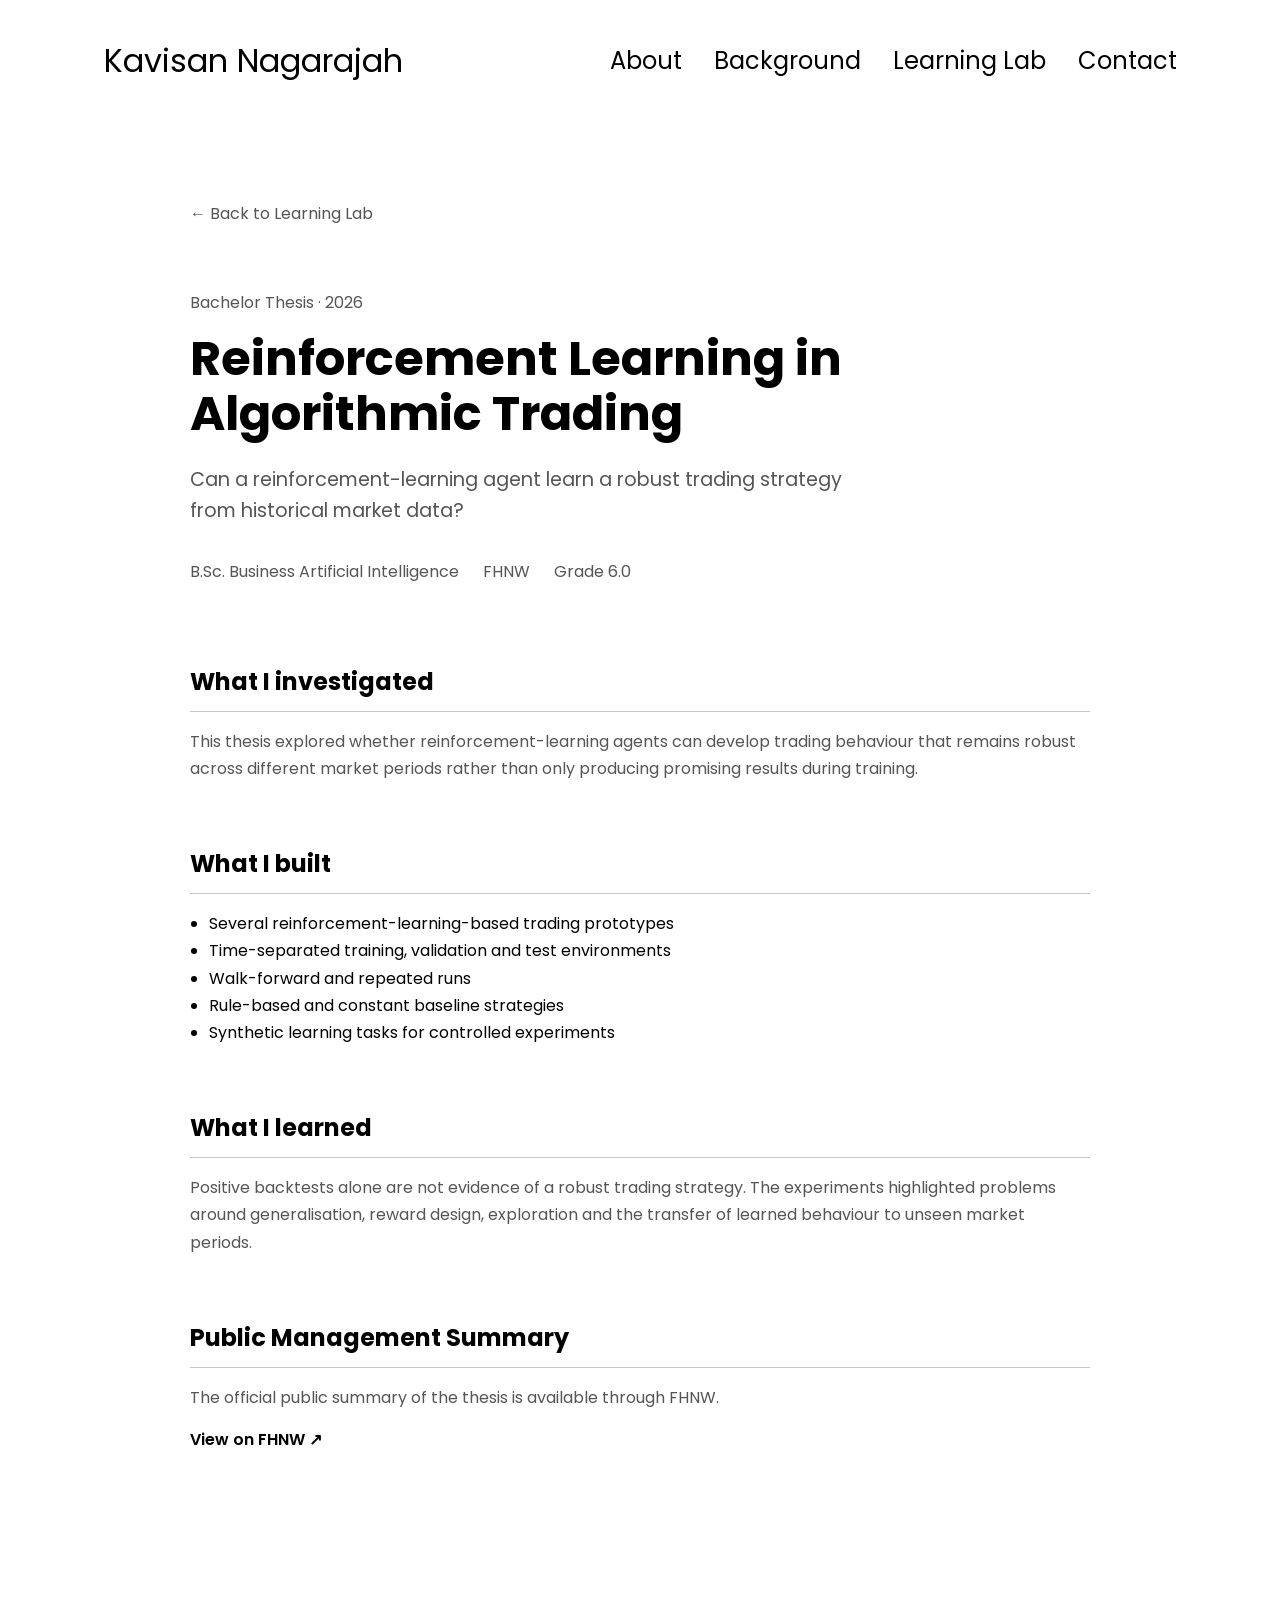
==== learning-lab/bachelor-thesis.html @ 16d83bad "Initial public portfolio" ====
<!DOCTYPE html>
<html lang="en">
<head>
  <meta charset="UTF-8" />
  <meta name="viewport" content="width=device-width, initial-scale=1.0" />

  <title>Bachelor Thesis | Kavisan Nagarajah</title>

  <link rel="stylesheet" href="../style.css" />
  <link rel="stylesheet" href="../mediaqueries.css" />
</head>

<body>

  <nav id="desktop-nav">
    <div class="logo">
      <a href="../index.html">Kavisan Nagarajah</a>
    </div>

    <div>
      <ul class="nav-links">
        <li><a href="../index.html#about">About</a></li>
        <li><a href="../index.html#cv">Background</a></li>
        <li><a href="../index.html#learning-lab">Learning Lab</a></li>
        <li><a href="../index.html#contact">Contact</a></li>
      </ul>
    </div>
  </nav>

  <main class="project-page">

    <a href="../index.html#learning-lab" class="project-back">
      ← Back to Learning Lab
    </a>

    <header class="project-header">

      <p class="project-type">Bachelor Thesis · 2026</p>

      <h1>
        Reinforcement Learning in Algorithmic Trading
      </h1>

      <p class="project-intro">
        Can a reinforcement-learning agent learn a robust trading strategy
        from historical market data?
      </p>

      <div class="project-meta">
        <span>B.Sc. Business Artificial Intelligence</span>
        <span>FHNW</span>
        <span>Grade 6.0</span>
      </div>

    </header>


    <section class="project-section">
      <h2>What I investigated</h2>

      <p>
        This thesis explored whether reinforcement-learning agents can develop
        trading behaviour that remains robust across different market periods
        rather than only producing promising results during training.
      </p>
    </section>


    <section class="project-section">
      <h2>What I built</h2>

      <ul>
        <li>Several reinforcement-learning-based trading prototypes</li>
        <li>Time-separated training, validation and test environments</li>
        <li>Walk-forward and repeated runs</li>
        <li>Rule-based and constant baseline strategies</li>
        <li>Synthetic learning tasks for controlled experiments</li>
      </ul>
    </section>


    <section class="project-section">
      <h2>What I learned</h2>

      <p>
        Positive backtests alone are not evidence of a robust trading strategy.
        The experiments highlighted problems around generalisation, reward
        design, exploration and the transfer of learned behaviour to unseen
        market periods.
      </p>
    </section>


    <section class="project-section">
      <h2>Public Management Summary</h2>

      <p>
        The official public summary of the thesis is available through FHNW.
      </p>

      <a
        href="https://studierendenprojekte.wirtschaft.fhnw.ch/view/4976"
        target="_blank"
        rel="noopener noreferrer"
        class="project-external-link"
      >
        View on FHNW ↗
      </a>
    </section>

  </main>

</body>
</html>
---- style.css ----
/* GENERAL */

@import url('https://fonts.googleapis.com/css2?family=Poppins:ital,wght@0,100;0,200;0,300;0,400;0,500;0,600;0,700;0,800;0,900;1,100;1,200;1,300;1,400;1,500;1,600;1,700;1,800;1,900&display=swap');

* {
    margin: 0;
    padding: 0;
}

body {
    font-family: "Poppins", sans-serif;
}

html {
    scroll-behavior: smooth;
}

p {
    color: rgb(85, 85, 85)
}

/* TRANSITION */

a,
.btn {
    transition: all 300ms ease;
}

/* DESKTOP NAV */

#desktop-nav {
    transform: translateY(-1rem);
}

nav,
.nav-links {
    display: flex;
}

nav {
    justify-content: space-around;
    align-items: center;
    height: 17vh;
}

.nav-links {
    gap: 2rem;
    list-style: none;
    font-size: 1.5rem;
}

a {
    color: black;
    text-decoration: none;
    text-decoration-color: white;
}

a:hover {
    color: grey;
    text-decoration: underline;
    text-underline-offset: 1rem;
    text-decoration-color: rgb(181, 181, 181);
}

.logo {
    font-size: 2rem;
}

.logo:hover {
    cursor: default;
}

/* HAMBURGER MENU */

#hamburger-nav {
    display: none;
}

.hamburger-menu {
    position: relative;
    display: inline-block;
}

.hamburger-icon {
    display: flex;
    flex-direction: column;
    justify-content: space-between;
    height: 24px;
    width: 30px;
    cursor: pointer;
}

.hamburger-icon span {
    width: 100%;
    height: 2px;
    background-color: black;
    transition: all 0.3 ease-in-out;
}

.menu-links {
    position: absolute;
    top: 100%;
    right: 0;
    background-color: white;
    width: fit-content;
    max-height: 0;
    overflow: hidden;
    transition: all 0.3 ease-in-out;
}

.menu-links a {
    display: block;
    padding: 10px;
    text-align: center;
    font-size: 1.5rem;
    color: black;
    text-decoration: none;
    transition: all 0.3 ease-in-out;
}

.menu-links li {
    list-style: none;
}

.menu-links.open {
    max-height: 300px;
}

.hamburger-icon.open span:first-child {
    transform: rotate(45deg) translate(10px, 5px);
}

.hamburger-icon.open span:nth-child(2) {
    opacity: 0;
}

.hamburger-icon.open span:last-child {
    transform: rotate(-45deg) translate(10px, -5px);
}

.hamburger-icon span:first-child {
    transform: none;
}

.hamburger-icon span:first-child {
    opacity: 1;
}

.hamburger-icon span:first-child {
    transform: none;
}

/* SECTION */

section {
    padding: 4vh;
    height: 96vh;
    margin: 0 10rem;
    box-sizing: border-box;
    min-height: fit-content;
}

.section-container {
    display: flex;
}

/* PROFILE SECTION */

#profile {
    display: flex;
    justify-content: center;
    gap: 5rem;
    height: 80vh;
    transform: translateY(-4rem);
}

.section__pic-container {
    display: flex;
    height: 400px;
    width: 400px;
    margin: auto 0;
}

.section__text {
    align-self: center;
    text-align: center;
}

.section__text p {
    font-weight: 600;
}

.section__text__p1 {
    text-align: center;
}

.section__text__p2 {
    font-size: 1.75rem;
    margin-bottom: 0.5rem;
}

.section__text__intro {
    margin: 0 auto 1.5rem;
    font-size: 1rem;
    font-weight: 400;
    line-height: 1.6;
    color: rgb(85, 85, 85);
}

.title {
    font-size: 3rem;
    text-align: center;
}

#socials-container {
    display: flex;
    justify-content: center;
    margin-top: 1rem;
    gap: 1rem;
}

/* ICONS */

.icon {
    cursor: pointer;
    height: 2rem;
}

/* BUTTONS */

.btn-container {
    display: flex;
    justify-content: center;
    gap: 1rem;
}

.btn {
    font-weight: 600;
    transition: all 300ms ease;
    padding: 1rem;
    width: 8rem;
    border-radius: 2rem;
}

.btn-color-1,
.btn-color-2 {
    border: rgb(53, 53, 53) 0.1rem solid;
}

.btn.btn-color-1:hover,
.btn.btn-color-2:hover{
    cursor: pointer;
}

.btn-color-1,
.btn-color-2:hover {
    background: rgb(53, 53, 53);
    color: white;
}

.btn-color-1:hover {
    background: rgb(0, 0, 0);
}

.btn-color-2 {
    background: none;
}

.btn-color-2:hover {
    border: rgb(255, 255, 255) 0.1rem solid;
}

.btn-container {
    gap: 1rem;
}

/* SECTION */

#about {
    position: relative;
}

#about .section__pic-container {
    width: 450px;
    height: 450px;
    flex-shrink: 0;
}

.about-containers {
    gap: 2rem;
    margin-bottom: 2rem;
    margin-top: 2rem;
}

.about-details-container {
    justify-content: center;
    flex-direction: column;
}

.about-containers,
.about-details-container {
    display: flex;
}

.about-pic {
    width: 100%;
    height: 100%;
    object-fit: cover;
    border-radius: 2rem;
}

.section-arrow {
    position: absolute;
    right: 0;
    bottom: 2rem;
    display: block;
    width: fit-content;
}

.arrow {
    position: static;
    display: block;
}

.details-container {
    padding: 1.5rem;
    flex: 1;
    background: white;
    border-radius: 2rem;
    border: rgb(53, 53, 53) 0.1rem solid;
    border-color: rgb(163, 163, 163);
    text-align: center;
}

.section-container {
    gap: 4rem;
    height: 80%;
}

.section__pic-container {
    height: 400px;
    width: 400px;
    margin: auto 0;
}

/* EXPERIENCE SECTION */

#experience {
    position: relative;
}

.experience-sub-title {
    color: rgb(85, 85, 85);
    font-weight: 600;
    font-size: 1.75rem;
    margin-bottom: 2rem;
}

.experience-details-container {
    display: flex;
    justify-content: center;
    flex-direction: column;
}

.article-container {
    display: flex;
    text-align: initial;
    flex-wrap: wrap;
    flex-direction: row;
    gap: 2.5rem;
    justify-content: space-around;
}

.article {
    display: flex;
    width: 10rem;
    justify-content: space-around;
    gap: 0.5rem;
}

article .icon {
    cursor: default;
}

/* PROJECT SECTION */

#projects {
    position: relative;
}

.color-container {
    border-color: rgb(163, 163, 163);
    background: rgb(250, 250, 250);
}

.project-img {
    border-radius: 2rem;
    width: 90%;
    height: 90%;
}

.project-title {
    margin: 1rem;
    color: black;
}

.project-btn {
    color: black;
    border-color: rgb(163, 163, 163);
}

/* CONTACT */

#contact {
    display: flex;
    justify-content: center;
    flex-direction: column;
    height: 70vh;
}

.contact-info-upper-container {
    display: flex;
    justify-content: center;
    align-items: center;
    border: rgb(163, 163, 163) 0.1rem solid;
    border-radius: 2rem;
    margin: 2rem auto;
    padding: 0.5rem 1rem;
    width: fit-content;
}

.contact-info-container {
    display: flex;
    align-items: center;
    justify-content: center;
    gap: 0.5rem;
    margin: 1rem;
}

.contact-info-container p {
    font-size: larger;
}

.contact-icon {
    cursor: default;
}

.email-icon {
    height: 2.5rem;
}

/* FOOTER SECTION */

footer {
    height: 26vh;
    margin: 0 1rem;
}

footer p {
    text-align: center;
}

/* CV SECTION */

#cv {
    position: relative;
    height: fit-content;
    min-height: 100vh;
    padding-bottom: 6rem;
}

.cv-container {
    max-width: 1000px;
    margin: 3rem auto 0;
}

.cv-group {
    margin-bottom: 4rem;
}

.cv-section-title {
    font-size: 1.5rem;
    margin-bottom: 1.5rem;
    padding-bottom: 0.75rem;
    border-bottom: 1px solid rgb(163, 163, 163);
}

.cv-item {
    display: grid;
    grid-template-columns: 140px 1fr;
    gap: 2rem;
    padding: 1.5rem 0;
    border-bottom: 1px solid rgb(220, 220, 220);
}

.cv-period {
    color: rgb(85, 85, 85);
    font-size: 0.9rem;
}

.cv-content h3 {
    font-size: 1.1rem;
    margin-bottom: 0.25rem;
}

.cv-organisation {
    margin-bottom: 0.75rem;
}

.cv-content ul {
    margin-left: 1.2rem;
    color: rgb(85, 85, 85);
}

.cv-content li {
    margin-bottom: 0.35rem;
}

.cv-item-compact {
    padding-top: 1rem;
    padding-bottom: 1rem;
}

.language-list {
    max-width: 500px;
}

.language-item {
    display: flex;
    justify-content: space-between;
    padding: 1rem 0;
    border-bottom: 1px solid rgb(220, 220, 220);
}

.cv-note {
    font-size: 0.8rem;
    color: rgb(120, 120, 120);
    margin-top: 0.2rem;
}

@media screen and (max-width: 600px) {}

/* LEARNING LAB */

#learning-lab {
    position: relative;
    height: fit-content;
    min-height: 100vh;
    padding-bottom: 6rem;
}

.lab-container {
    max-width: 1000px;
    margin: 3rem auto 0;
}

.lab-group {
    margin-bottom: 3.5rem;
}

.lab-group h2 {
    font-size: 1.5rem;
    padding-bottom: 0.75rem;
    margin-bottom: 0;
    border-bottom: 1px solid rgb(163, 163, 163);
}

.lab-item {
    display: flex;
    justify-content: space-between;
    gap: 3rem;
    padding: 1.5rem 0;
    border-bottom: 1px solid rgb(220, 220, 220);
}

.lab-item h3 {
    font-size: 1.1rem;
    margin-bottom: 0.35rem;
}

.lab-item p {
    max-width: 700px;
    line-height: 1.6;
}

.lab-status {
    color: rgb(120, 120, 120);
    font-size: 0.85rem;
    white-space: nowrap;
}

.lab-link {
    color: black;
    text-decoration: none;
}

.lab-link:hover {
    text-decoration: underline;
    text-underline-offset: 0.3rem;
}


/* PROJECT DETAIL PAGE */

.project-page {
    max-width: 900px;
    margin: 0 auto;
    padding: 3rem 2rem 8rem;
}

.project-back {
    display: inline-block;
    margin-bottom: 4rem;
    color: rgb(85, 85, 85);
}

.project-header {
    margin-bottom: 5rem;
}

.project-type {
    margin-bottom: 1rem;
}

.project-header h1 {
    font-size: 3rem;
    line-height: 1.15;
    margin-bottom: 1.5rem;
}

.project-intro {
    max-width: 700px;
    font-size: 1.2rem;
    line-height: 1.6;
}

.project-meta {
    display: flex;
    flex-wrap: wrap;
    gap: 1.5rem;
    margin-top: 2rem;
    color: rgb(85, 85, 85);
}

.project-section {
    height: auto;
    min-height: 0;
    margin: 0 0 4rem 0;
    padding: 0;
}

.project-section h2 {
    font-size: 1.5rem;
    margin-bottom: 1rem;
    padding-bottom: 0.75rem;
    border-bottom: 1px solid rgb(200, 200, 200);
}

.project-section p,
.project-section li {
    line-height: 1.7;
}

.project-section ul {
    margin-left: 1.2rem;
}

.project-external-link {
    display: inline-block;
    margin-top: 1rem;
    font-weight: 600;
    color: black;
}

.contact-text {
    text-align: center;
    margin: 1rem auto 0;
    max-width: 600px;
}
---- mediaqueries.css ----
/* =========================
   TABLET / SMALL DESKTOP
   ========================= */

@media screen and (max-width: 1400px) {
  #profile {
    height: 83vh;
    margin-bottom: 6rem;
  }

  .about-containers {
    flex-wrap: wrap;
  }

  #contact {
    height: fit-content;
  }
}


/* =========================
   TABLET
   ========================= */

@media screen and (max-width: 1200px) {
  /* NAVIGATION */

  #desktop-nav {
    display: none;
  }

  #hamburger-nav {
    display: flex;
  }


  /* GENERAL SECTIONS */

  #profile,
  .section-container {
    display: block;
  }

  #profile {
    height: fit-content;
    margin-bottom: 4rem;
    transform: none;
  }

  section,
  .section-container {
    height: fit-content;
  }

  section {
    margin: 0 5%;
  }


  /* IMAGES */

  .section__pic-container {
    width: 275px;
    height: 275px;
    margin: 0 auto 2rem;
  }

  #about .section__pic-container {
    width: 275px;
    height: 275px;
    margin: 0 auto 2rem;
  }
}


/* =========================
   MOBILE
   ========================= */

@media screen and (max-width: 600px) {
  /* CONTACT & FOOTER */

  #contact {
    height: fit-content;
    min-height: 40vh;
  }

  footer {
    height: fit-content;
    min-height: 40vh;
  }


  /* PROFILE */

  #profile {
    height: fit-content;
    margin-bottom: 4rem;
  }

  /* FOOTER */

  footer nav {
    height: fit-content;
    margin-bottom: 2rem;
  }


  /* FLEX WRAPPING */

  .about-containers,
  .contact-info-upper-container,
  .btn-container {
    flex-wrap: wrap;
  }

  .contact-info-container {
    margin: 0.5rem;
  }


  /* TEXT */

  .contact-info-container p,
  .nav-links li a {
    font-size: 1rem;
  }

  .logo {
    font-size: 1.5rem;
  }

  .section__text__p2 {
    font-size: 1.25rem;
  }

  .title {
    font-size: 2rem;
  }

  .text-container {
    text-align: justify;
  }


  /* NAVIGATION */

  .nav-links {
    flex-direction: column;
    gap: 0.5rem;
    text-align: center;
  }


  /* PROFILE IMAGE */

  .section__pic-container {
    width: auto;
    height: 46vw;
    justify-content: center;
  }


  /* ABOUT IMAGE */

  #about .section__pic-container {
    width: 85vw;
    height: 85vw;
    max-width: 350px;
    max-height: 350px;
    margin: 0 auto 2rem;
  }


  /* BACKGROUND / CV */

  .cv-container {
    margin-top: 2rem;
  }

  .cv-group {
    margin-bottom: 3rem;
  }

  .cv-item {
    grid-template-columns: 1fr;
    gap: 0.5rem;
  }

  .cv-period {
    font-size: 0.85rem;
  }

  .language-list {
    max-width: 100%;
  }


  /* LEARNING LAB */

  .lab-container {
    margin-top: 2rem;
  }

  .lab-item {
    flex-direction: column;
    gap: 0.75rem;
  }


  /* SECTION ARROWS */
}
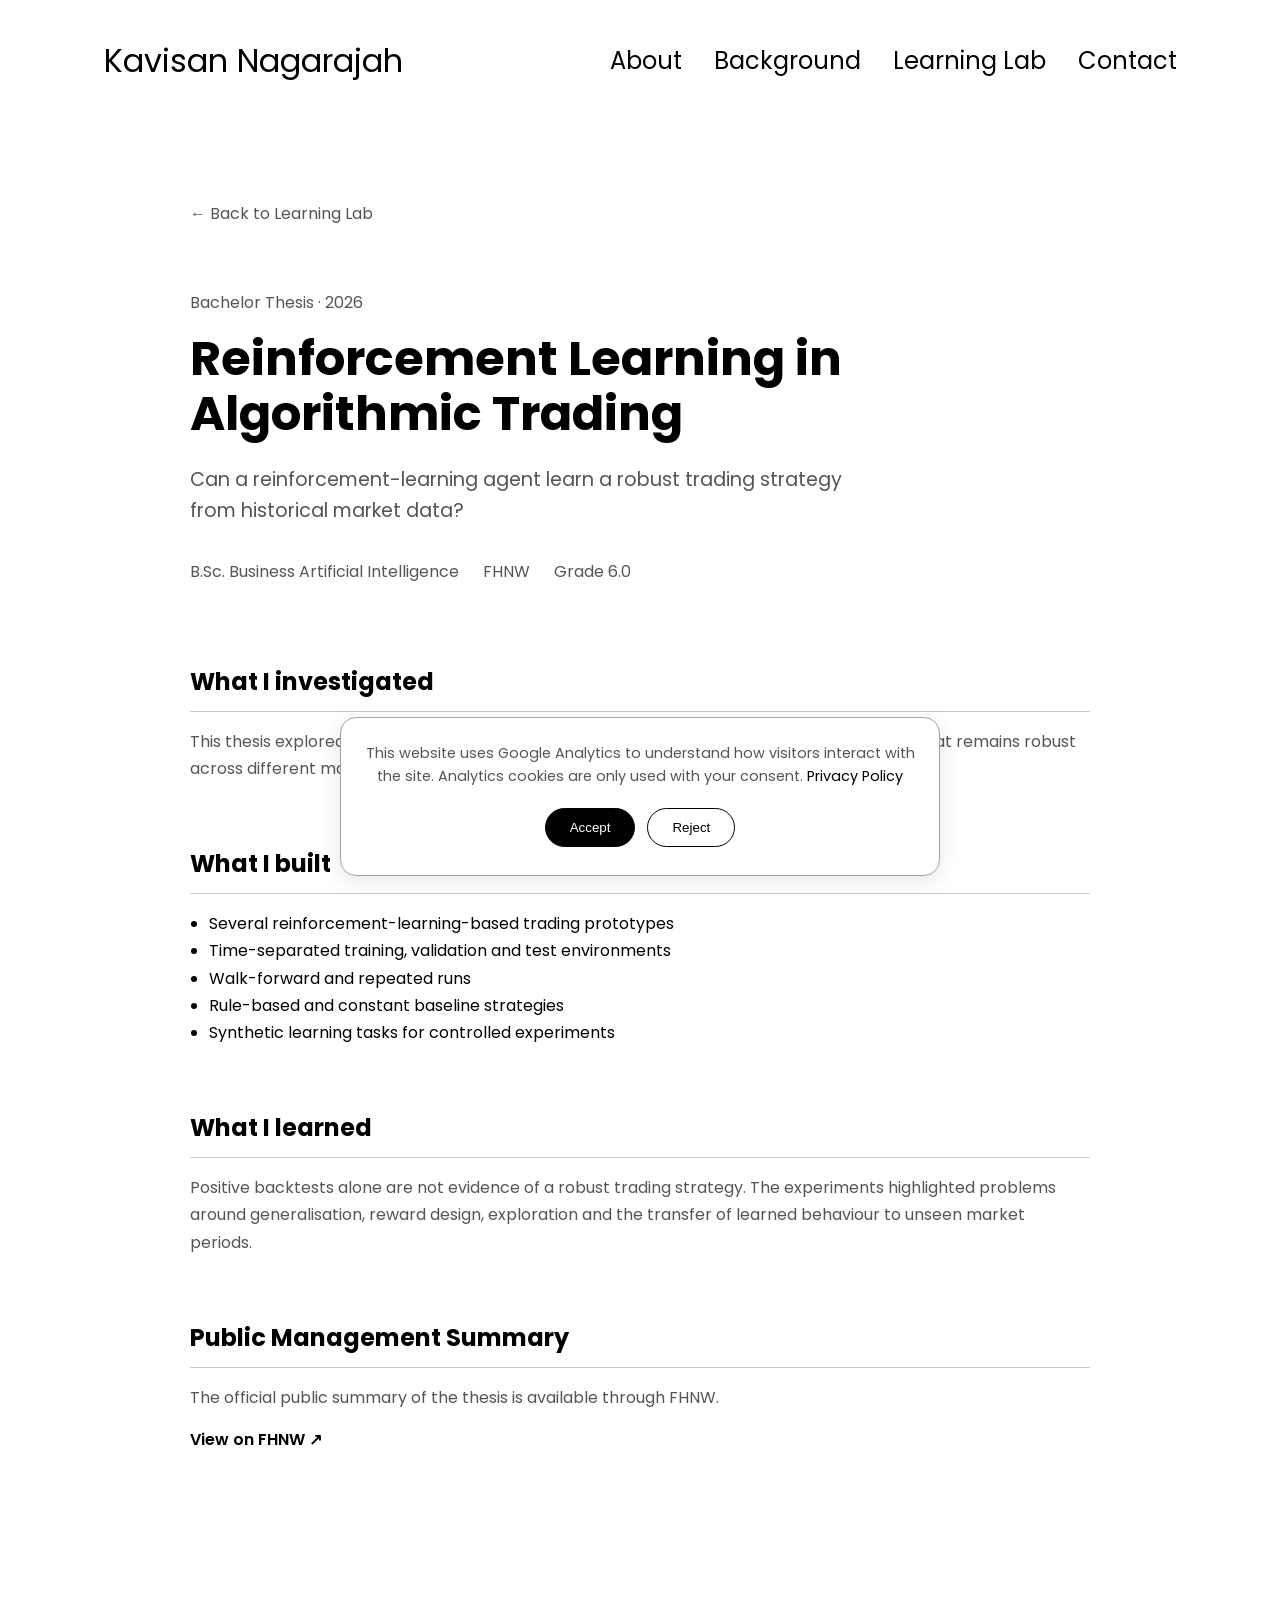
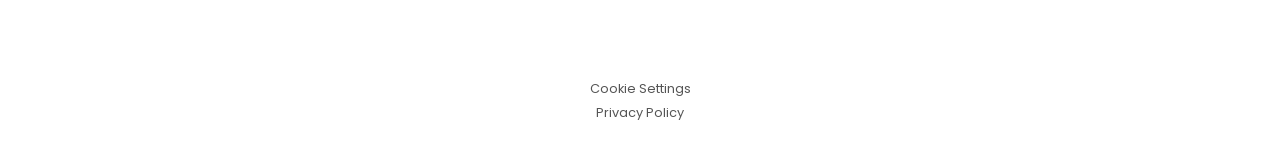
==== commit 64fc7378: "feat: add GA4 analytics with cookie consent" ====
--- a/learning-lab/bachelor-thesis.html
+++ b/learning-lab/bachelor-thesis.html
@@ -109,6 +109,22 @@
     </section>
 
   </main>
+  <footer class="project-footer">
+    <button id="cookie-settings" type="button">
+      Cookie Settings
+    </button>
+    <a href="../privacy.html" class="privacy-link">Privacy Policy</a>
+  </footer>
+  <div id="cookie-banner" hidden>
+    <p>
+      This website uses Google Analytics to understand
+      how visitors interact with the site.
+      Analytics cookies are only used with your consent. <a href="../privacy.html">Privacy Policy</a>
+    </p>
 
+    <button id="cookie-accept">Accept</button>
+    <button id="cookie-reject">Reject</button>
+  </div>
+  <script src="../script.js"></script>
 </body>
 </html>
--- a/style.css
+++ b/style.css
@@ -676,4 +676,86 @@
     text-align: center;
     margin: 1rem auto 0;
     max-width: 600px;
+}
+
+/* COOKIE BANNER */
+
+#cookie-banner {
+    position: fixed;
+    bottom: 1.5rem;
+    left: 50%;
+    transform: translateX(-50%);
+    width: min(90%, 550px);
+    padding: 1.5rem;
+    background: white;
+    border: 1px solid rgb(163, 163, 163);
+    border-radius: 1rem;
+    box-shadow: 0 4px 20px rgba(0, 0, 0, 0.1);
+    z-index: 1000;
+    text-align: center;
+}
+
+#cookie-banner[hidden] {
+    display: none;
+}
+
+#cookie-banner p {
+    font-size: 0.9rem;
+    line-height: 1.6;
+    margin-bottom: 1rem;
+}
+
+#cookie-banner button {
+    padding: 0.7rem 1.5rem;
+    margin: 0.25rem;
+    border: 1px solid black;
+    border-radius: 2rem;
+    background: white;
+    cursor: pointer;
+}
+
+#cookie-accept {
+    background: black !important;
+    color: white;
+}
+
+/* COOKIE SETTINGS FOOTER */
+
+#cookie-settings {
+    display: block;
+    margin: 0.75rem auto 0;
+    padding: 0;
+    border: none;
+    background: none;
+    color: rgb(85, 85, 85);
+    font-family: inherit;
+    font-size: 0.8rem;
+    cursor: pointer;
+}
+
+#cookie-settings:hover {
+    text-decoration: underline;
+}
+
+/* PROJECT FOOTER */
+
+.project-footer {
+    height: auto;
+    min-height: 0;
+    margin: 0;
+    padding: 1.5rem 0 2rem;
+}
+
+/* PRIVACY LINK */
+
+.privacy-link {
+    display: block;
+    width: fit-content;
+    margin: 0.4rem auto 0;
+    color: rgb(85, 85, 85);
+    font-size: 0.8rem;
+}
+
+.privacy-link:hover {
+    text-decoration: underline;
 }
--- a/mediaqueries.css
+++ b/mediaqueries.css
@@ -164,13 +164,19 @@
   /* ABOUT IMAGE */
 
   #about .section__pic-container {
-    width: 85vw;
-    height: 85vw;
+    width: 100%;
     max-width: 350px;
-    max-height: 350px;
+    height: auto;
+    aspect-ratio: 1 / 1;
     margin: 0 auto 2rem;
   }
 
+  #about .about-pic {
+    width: 100%;
+    height: 100%;
+    object-fit: cover;
+    display: block;
+  }
 
   /* BACKGROUND / CV */
 
